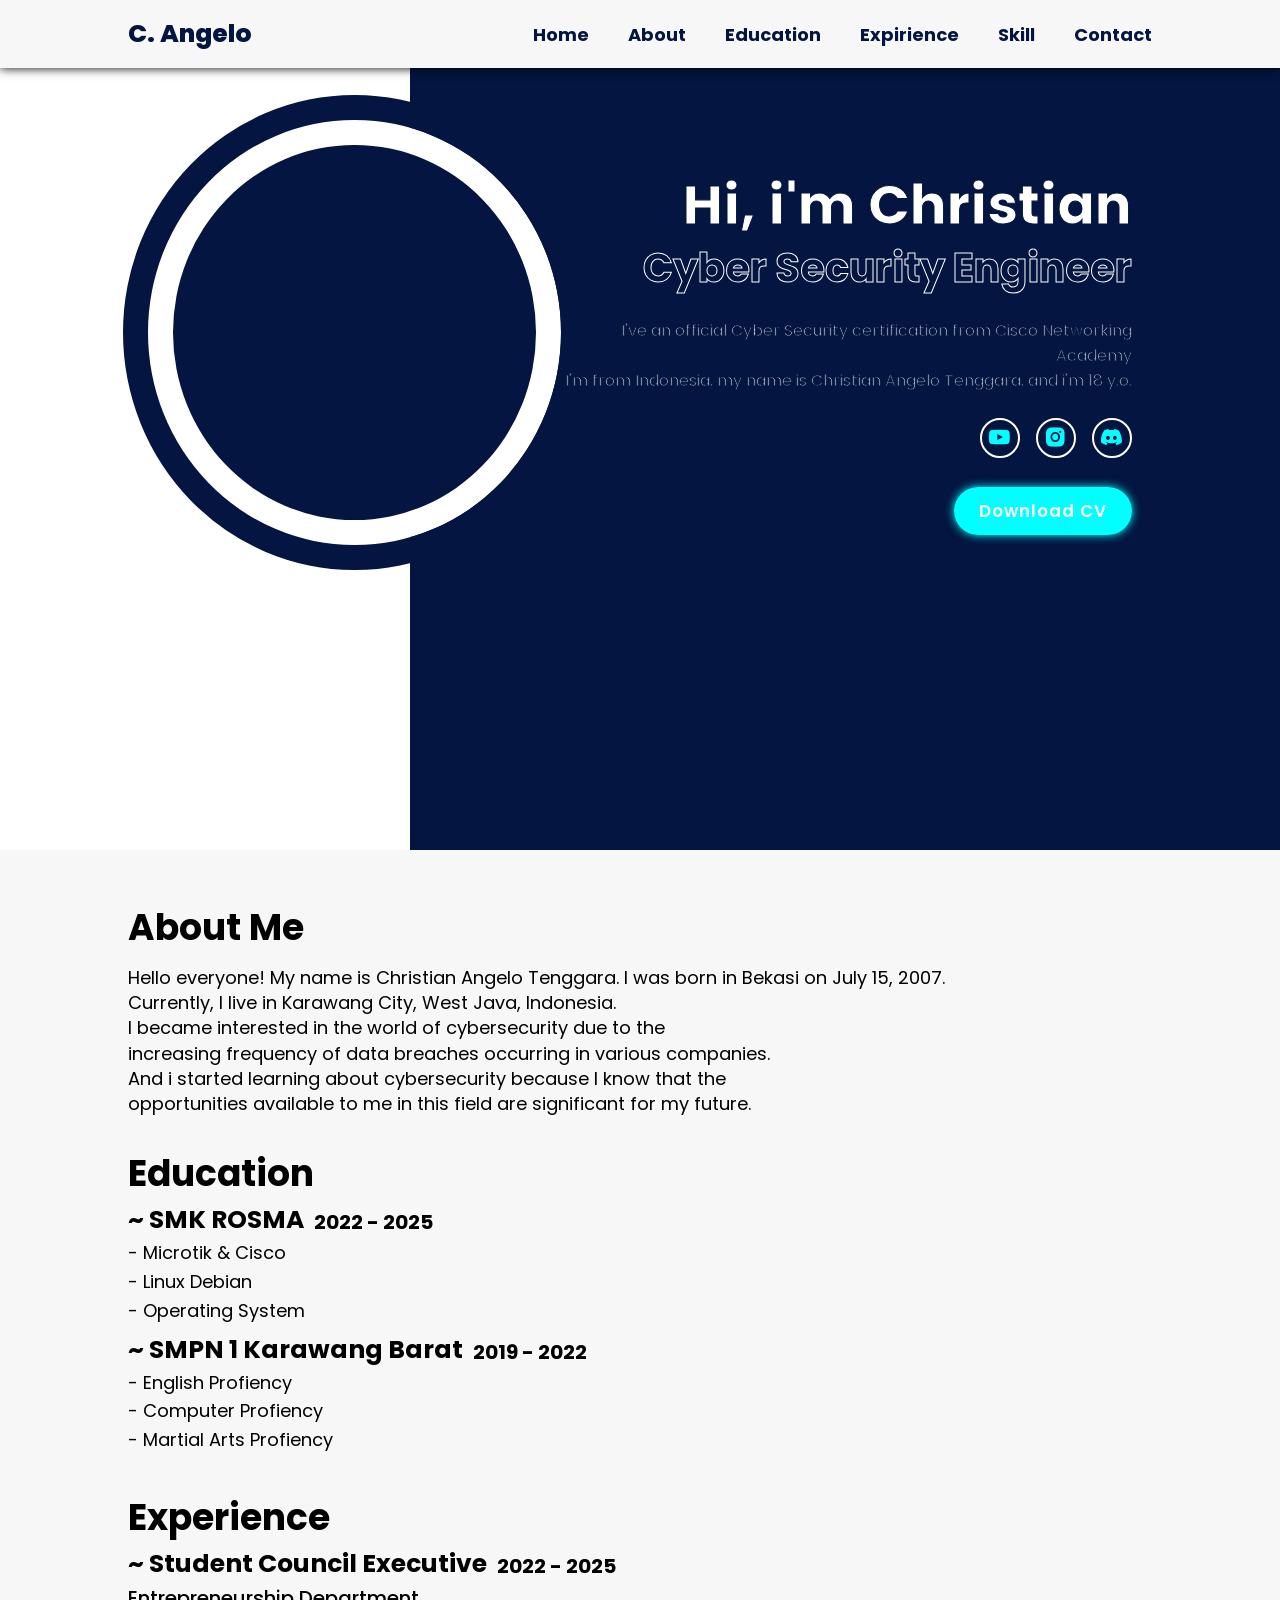
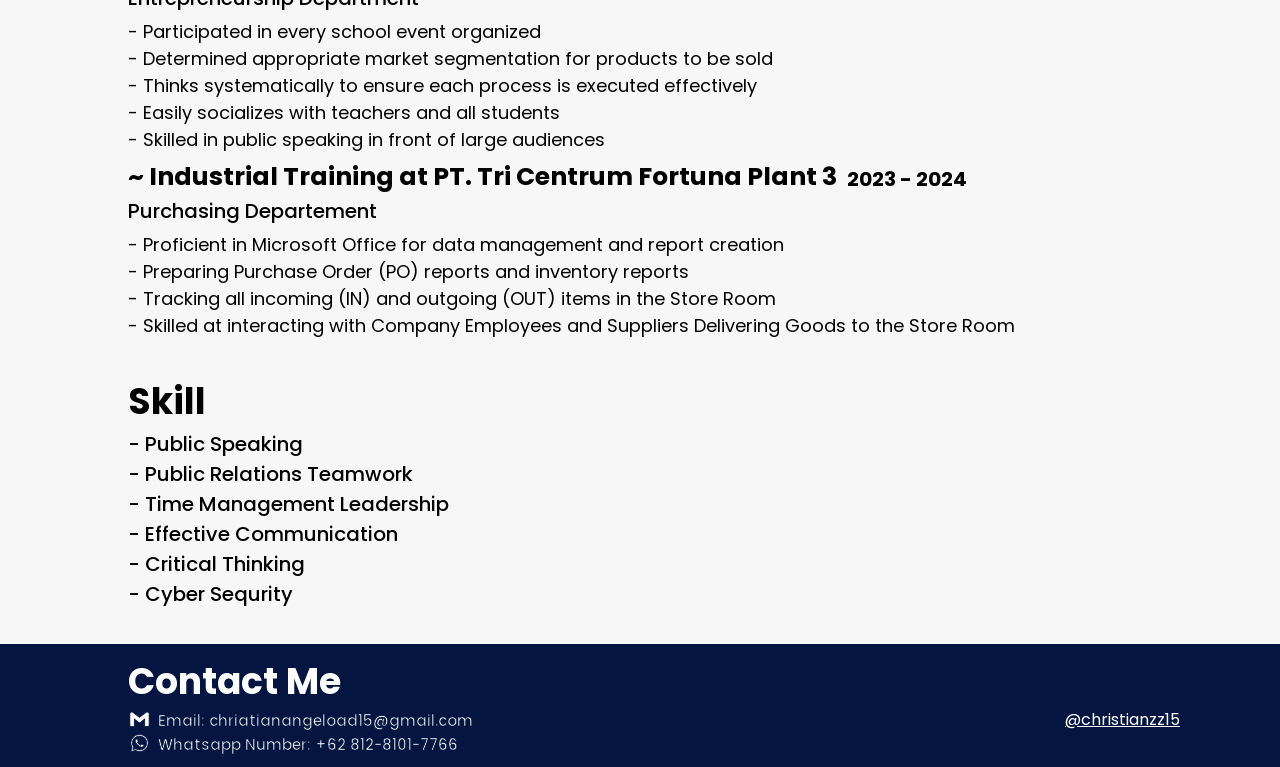
==== index.html @ 02ae2b87 "Rename CV.html to index.html" ====
<!DOCTYPE html>
<html lang="en">

<style>
     
</style>
<head>
    <meta charset="UTF-8">
    <meta http-equiv="X-UA-Compatible" content="IE=edge">
    <meta name="viewport" content="width=device-width, initial-scale=1.0">
    <title>ea CV</title>
    <link rel="stylesheet" href="style.css">
    <link href="https://unpkg.com/boxicons@2.1.4/css/boxicons.min.css" rel="stylesheet">
</head>
<body>
     <header class="header">
        <a href="#" class="logo">C. Angelo</a>

        <nav class="navbar">
            <a href="#" class="">Home</a>
            <a href="#about-cont" class="">About</a>
            <a href="#education-cont" class="">Education</a>
            <a href="#experience-cont" class="">Expirience</a>
            <a href="#skill-cont" class="">Skill</a>
            <a href="#contact-cont" class="">Contact</a>
        </nav>
    </header>

<section class="container">
    <div class="home">
        <div class="home-image">
            <img src="https://github.com/Christianzz15/ChrCV/blob/main/tian.png?raw=true" alt="" class="">
        </div>

            <div class="home-content">
                <h1>Hi, i'm Christian
                    </h1>
                <h3>Cyber Security Engineer</h3>
                <p>I've an official Cyber Security certification from Cisco Networking Academy<br>
                    I'm from Indonesia, my name is Christian Angelo Tenggara, and i'm 18 y.o.
                </p>
                
                <div class="home-sci">
                    <a href="https://www.youtube.com/@christianzz15" target="_blank">
                        <i class="bx bxl-youtube"></i>
                    </a>
                    <a href="https://www.instagram.com/christianzz15/ " target="_blank">
                        <i class="bx bxl-instagram-alt"></i>
                    </a>
                    <a href="https://discord.gg/mznNRYSz" target="_blank">
                        <i class="bx bxl-discord-alt"></i>
                    </a>
                </div>

            <a href="https://drive.google.com/file/d/1wQeEAR1g_79LMdq7qX4fyiTCJJixGPyY/view?usp=sharing" 
            class="btn" target="_blank"
            download="Christian CV">Download CV</a>

            </div>
    </div>
</section>

<section class="About" id="about-cont">
    <div class="about-content">
        <h2>About Me</h2>
        <p style="margin-bottom: -25px">Hello everyone! My name is Christian Angelo Tenggara. 
            I was born in Bekasi on July 15, 2007. <br>
            Currently, I live in Karawang City, West Java, Indonesia. <br>
            I became interested in the world of cybersecurity due to the <br>
            increasing frequency of data breaches occurring in various companies. <br>
            And i started learning about cybersecurity because I know that the <br>
            opportunities available to me in this field are significant for my future.</p>
    </div>
    </section>

<section class="Education" id="education-cont">
    <div class="education-content">
        <h2> Education </h2>
        <div class="education-item">
            <h3>~ SMK ROSMA </h3>
            <h4>2022 - 2025</h4> <br>
        </div>
        <p>
        - Microtik & Cisco <br>
        - Linux Debian <br>
        - Operating System <br></p>
        
        <div class="education-item" style="margin-top: 5px; ">
            <h3>~ SMPN 1 Karawang Barat</h3>
            <h4>2019 - 2022</h4>
        </div>
        <p style="margin-bottom: -25px";>
        - English Profiency <br>
        - Computer Profiency <br>
        - Martial Arts Profiency<br></p>
    </div>
</section>

<section class="Experience" id="experience-cont">
    <div class="experience-content">
        <h2> Experience </h2>
        <div class="experience-item">
            <h3>~ Student Council Executive  </h3>
            <h4>2022 - 2025</h4>
        </div>
        <h5>Entrepreneurship Department</h5>
        <p>- Participated in every school event organized <br>
            - Determined appropriate market segmentation for products to be sold <br>
            - Thinks systematically to ensure each process is executed effectively <br>
            - Easily socializes with teachers and all students <br>
            - Skilled in public speaking in front of large audiences<br></p>
            
            <div class="experience-item" style="margin-top: 5px;">
                <h3>~ Industrial Training at PT. Tri Centrum Fortuna Plant 3</h3>
                <h4>2023 - 2024</h4>
            </div>
        <h5>Purchasing Departement</h5>
        <p> - Proficient in Microsoft Office for data management and report creation<br>
        - Preparing Purchase Order (PO) reports and inventory reports<br>
            - Tracking all incoming (IN) and outgoing (OUT) items in the Store Room<br>
            - Skilled at interacting with Company Employees and Suppliers Delivering Goods to the Store Room</p>
    </div>
</section>

<section class="Skill" id="skill-cont">
    <div class="skill-content">
        <h2> Skill</h2>
        <h5>- Public Speaking<br>
            - Public Relations Teamwork<br>
            - Time Management Leadership<br>
            - Effective Communication<br>
            - Critical Thinking<br>
            - Cyber Sequrity
        </h5>
    </div>

</section>

<section class="Contact" id="contact-cont">
    <div class="contact-content">
        <h2>Contact Me</h2>
        <div class="contact-item">
            <a href="" target="_blank">
                <i class="bx bxl-gmail"></i>
                <h5>Email: chriatianangeload15@gmail.com</h5>
            </a>
        </div>

        <div class="contact-item">
            <a href="" target="_blank">
                <i class="bx bxl-whatsapp" ></i>
                <h5>Whatsapp Number: +62 812-8101-7766</h5>
            </a>
        </div>
    </div>
</section>

<section class="watermark">
    <a target="_blank" href="https://www.instagram.com/christianzz15/">@christianzz15</a>
</section>
</body>

<script>

</script>
</html>
---- style.css ----
@import url('https://fonts.googleapis.com/css2?family=Poppins:ital,wght@0,100;0,200;0,300;0,400;0,500;0,600;0,700;0,800;0,900;1,100;1,200;1,300;1,400;1,500;1,600;1,700;1,800;1,900&display=swap');
html {
    scroll-behavior: smooth;
}

* { 
    margin: 0;
    padding: 0;
    box-sizing: border-box;
    font-family: 'Poppins', sans-serif;
}

.header {
    position: fixed;
    top: 0;
    left: 0;
    width: 100%;
    padding: 15px 10%;
    background: #f7f7f7;
    box-shadow: 0 0 10px black;
    display: flex;
    justify-content: space-between;
    align-items: center;
    z-index: 100;
}

.logo {
    font-size: 25px;
    color: #031540;
    text-decoration: none;
    font-weight: 800;
    user-select: none;
    pointer-events: none;
}

.navbar a {
    font-size: 18px;
    color: #031540;
    text-decoration: none;
    font-weight: 700;
    margin-left: 35px;
    transition: .3s;
}

.navbar a:hover,
.navbar a.active {
    color: cyan;
}

.container {
    min-height: 850px;
    background: linear-gradient(90deg, #fff 32vw, #031540 0);
    width: 100%;
    padding: 120px 10% 60px; /* Padding atas menggantikan margin-top pada .home */
    position: relative;
}
    
.home {
    align-items: center;
    justify-content: center;
    display: flex;
    justify-content: space-between;
    padding: 0 2%;
}
  
.home-image {
    display: flex;
    justify-content: center;
    align-items: center;
    width: 425px;
    height: 425px;
    background: #031540;
    border-radius: 50%;
    border: 25px solid #fff;
    outline: 25px solid #031540;
}

.home-image:active {
    animation: glow 1s;
}

@keyframes glow {
    0% {
        box-shadow: 0 0 15px 35px whitesmoke;
    } 100% {
        box-shadow: none;
    }
}

.home-image img {
    position: relative;
    max-width: 450px;
    border-radius: 50%;
    margin-bottom: 84px;
    cursor: pointer;
}

.home-content {
    max-width: 600px;
    color: white;
    text-align: right;
    margin-top: 30px;
}

.home-content h1 {
    font-size: 55px;
    line-height: 1.2;
    user-select: none;
    pointer-events: none;
    -webkit-text-stroke: 1px #031540;
}

.home-content h3 {
    font-size: 40px;
    color: transparent;
    -webkit-text-stroke: 1px #fff;
    user-select: none;
    pointer-events: none;
    background-image: linear-gradient(cyan, cyan);
    background-repeat: no-repeat;
    -webkit-background-clip: text;
    background-position: -500px 0;
    animation: animatetext 6s linear infinite;
}

@keyframes animatetext {

    0%,
    95%,
    100% {
        background-position: -500px 0;
    }

    65%, 85% {
        background-position: 0 0;
    }
}

.home-content p {
    font-size: 16px ;
    margin-top: 20px;
    -webkit-text-stroke: 1px #031540;
}
.home-sci {
    margin: 25px 0 40px;
}
.home-sci a {
    display: inline-flex;
    justify-content: center;
    align-items: center;
    width: 40px;
    height: 40px;
    background-color: transparent;
    border: 2px solid #fff;
    border-radius: 50%;
    text-decoration: none;
    font-size: 25px;
    color: cyan;
    margin-left: 12px;
    transition: .3s;
}

.home-sci a:hover {
    background: cyan;
    color: #fff;
    border-color: #fff;
    box-shadow: 0 0 10px #fff;
}

.btn {
    padding: 12px 25px;
    background: cyan;
    border-radius: 40px;
    font-size: 17px;
    transition: .3s;
    color: #fff;
    text-decoration: none;
    font-weight: 600;
    letter-spacing: 1px;
    box-shadow: 0 0 10px cyan;
}

.btn:hover {
    box-shadow: none;
}

.About {
    padding: 50px 10%; /* Tambahkan padding atas/bawah agar memiliki ruang */
    background-color: #f7f7f7; /* Warna latar belakang yang berbeda untuk bagian About */
}

.about-content h2 {
    font-size: 36px;
    margin-bottom: 10px;
    display: inline-block;
    position: relative;
    user-select: none;
}

.about-content h2::after {
    content: "";
    position: absolute;
    left: 0;
    bottom: -1px; /* Sesuaikan jarak garis dari teks */
    width: 0;
    height: 2px; /* Ketebalan garis */
    background-color: black; /* Warna garis */
    transition: width 0.3s ease-in-out;
}

.about-content h2:hover::after {
    width: 100%;
}

.about-content p {
    font-size: 18px;
    line-height: 1.4;
}

.Education {
    padding: 5px 10%;
    background-color: #f7f7f7;

}

.education-content h2 {
    font-size: 36px;
    display: inline-block;
    position: relative;
    user-select: none;
}


.education-content h2::after {
    content: "";
    position: absolute;
    left: 0;
    bottom: -1px; /* Sesuaikan jarak garis dari teks */
    width: 0;
    height: 2px; /* Ketebalan garis */
    background-color: black; /* Warna garis */
    transition: width 0.3s ease-in-out;
}

.education-content h2:hover::after {
    width: 100%;
}

.education-item {
    display: flex;
    align-items: flex-start; /* Menyelaraskan h3 dan h4 di bagian atas */
}

.education-content h3 {
    font-size: 25px;
    margin-right: 10px;
    
}

.education-content h4 {
    margin-top: 6px;
    font-size: 20px; /* Atur ukuran font jika perlu */
}

.education-content p {
    font-size: 18px;
    line-height: 1.6;
    
}

.Experience {
    padding: 5px 10%;
    background-color: #f7f7f7;
}

.experience-item {
    display: flex;
    align-items: flex-start; /* Menyelaraskan h3 dan h4 di bagian atas */

}

.experience-content h2 {
    font-size: 36px;
    margin-top: 50px;
    display: inline-block;
    position: relative;
    user-select: none;
}

.experience-content h2::after {
    content: "";
    position: absolute;
    left: 0;
    bottom: -1.5px; /* Sesuaikan jarak garis dari teks */
    width: 0;
    height: 2px; /* Ketebalan garis */
    background-color: black; /* Warna garis */
    transition: width 0.3s ease-in-out;
}

.experience-content h2:hover::after {
    width: 100%;
}


.experience-content h3 {
    font-size: 25px;
    
    margin-right: 10px; /* Jarak antara h3 dan h4 */
}

.experience-content h4 {
    margin-top: 6px;
    font-size: 20px; /* Atur ukuran font jika perlu */
}

.experience-content h5 {
    font-weight: 500;
    font-size: 20px;
}

.experience-content p {
    font-size: 18px;
    margin-top: 5px;
}

.Skill {
    padding: 5px 10%;
    background-color: #f7f7f7;
}

.skill-content h2 {
    font-size: 36px;
    margin-top: 25px;
    display: inline-block;
    position: relative;
    user-select: none;
}

.skill-content h2::after {
    content: "";
    position: absolute;
    left: 0;
    bottom: -1px; /* Sesuaikan jarak garis dari teks */
    width: 0;
    height: 2px; /* Ketebalan garis */
    background-color: black; /* Warna garis */
    transition: width 0.3s ease-in-out;
    
}

.skill-content h2:hover::after {
    width: 100%;
}


.skill-content h5 {
    font-weight: 500;
    font-size: 20px;
    margin-bottom: 30px;
}

.Contact {
    padding: 5px 10%;
    background-color: #031540;
}

.contact-content h2 {
    user-select: none;
    color: #fff;
    font-size: 36px;
    margin-top: 5px;
    margin-bottom: 5px;
}

.contact-item {
    display: flex;
    align-items: flex-start;
    color: #fff;
}

.contact-item a {
    font-size: 23px;
    color: white;
    text-decoration: none;
    font-weight: 700;
    -webkit-text-stroke: .7px #031540;
    border-radius: 50%;
    margin-top: -10px;
}

.contact-item h5 {
    font-weight: 500;
    font-size: 15px;
    float: right;
    margin-left: 7px;
    margin-top: 5px;
}

.watermark a {
    float: right;
    margin-right: 100px;
    margin-top: -60px;
    transition: color .3s ease;
    user-select: none;
    color: #fff; 
}

.watermark a:hover {
    color: cyan;
}
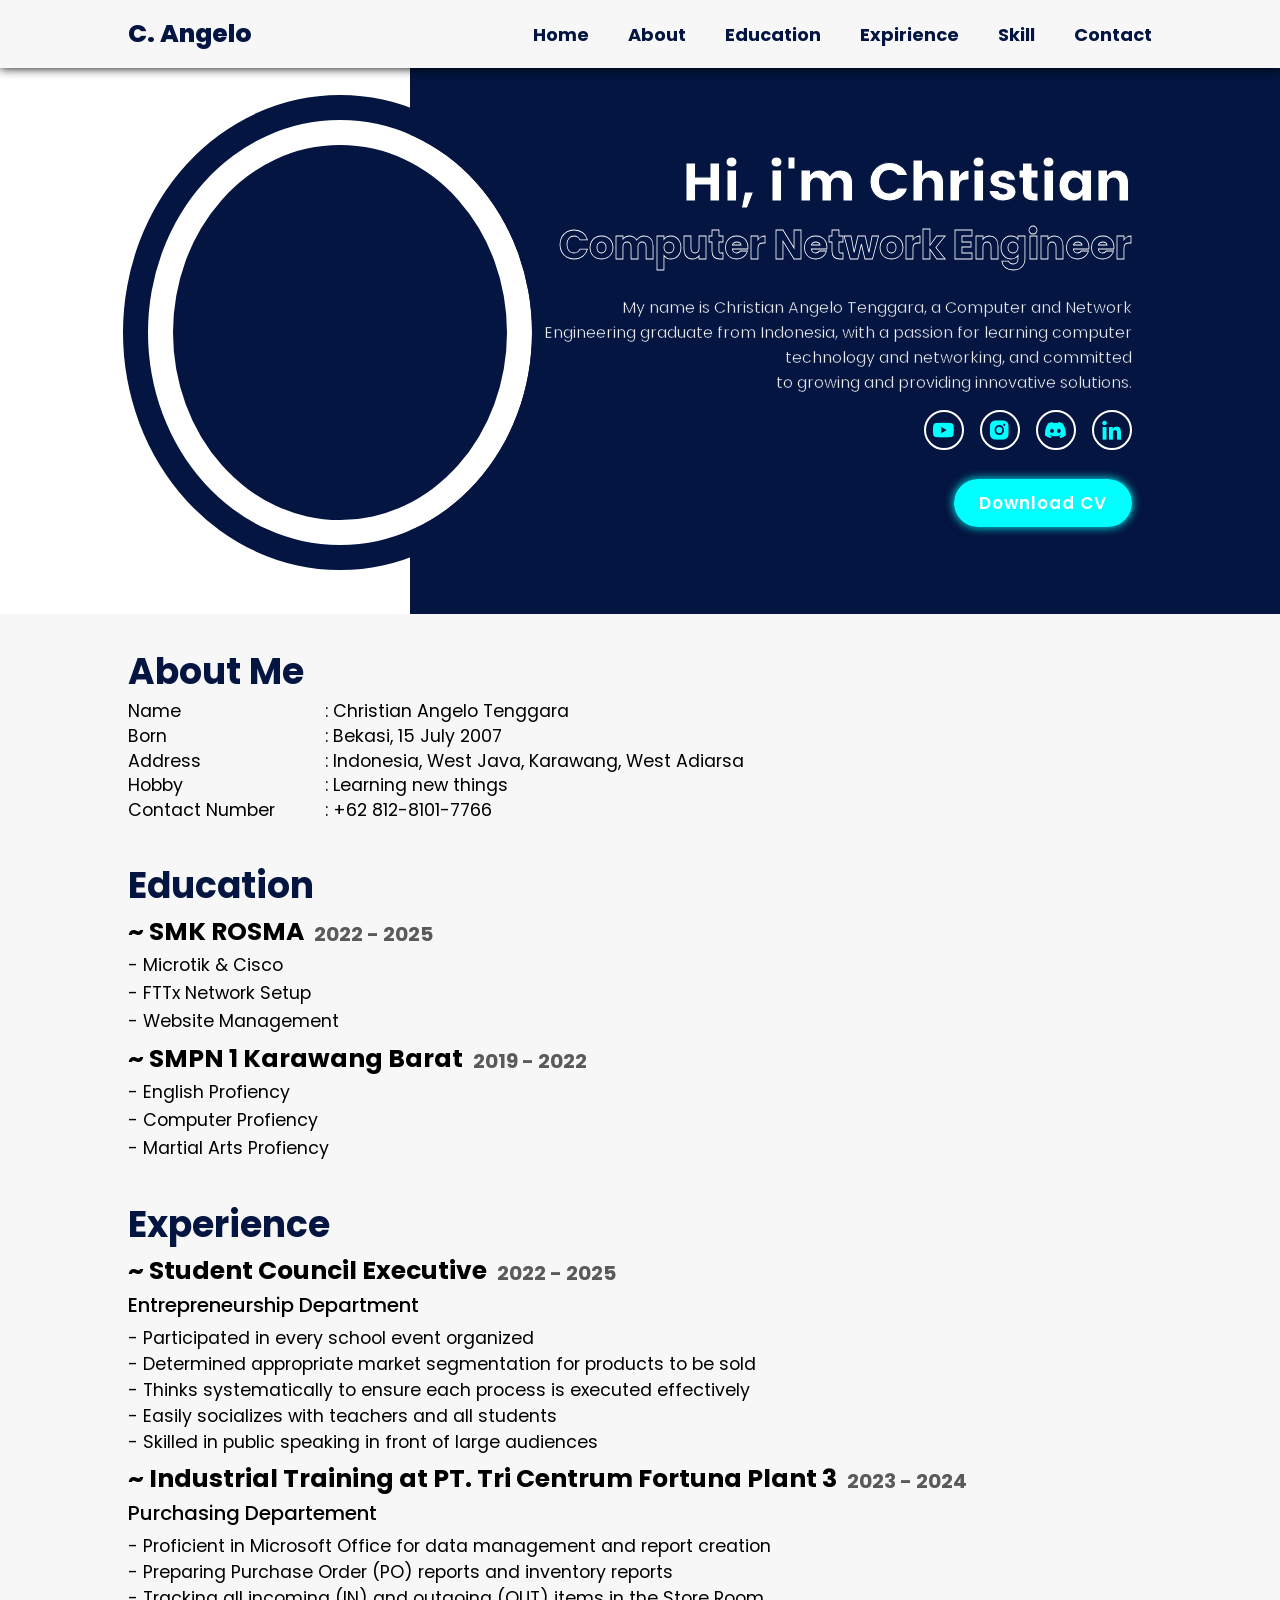
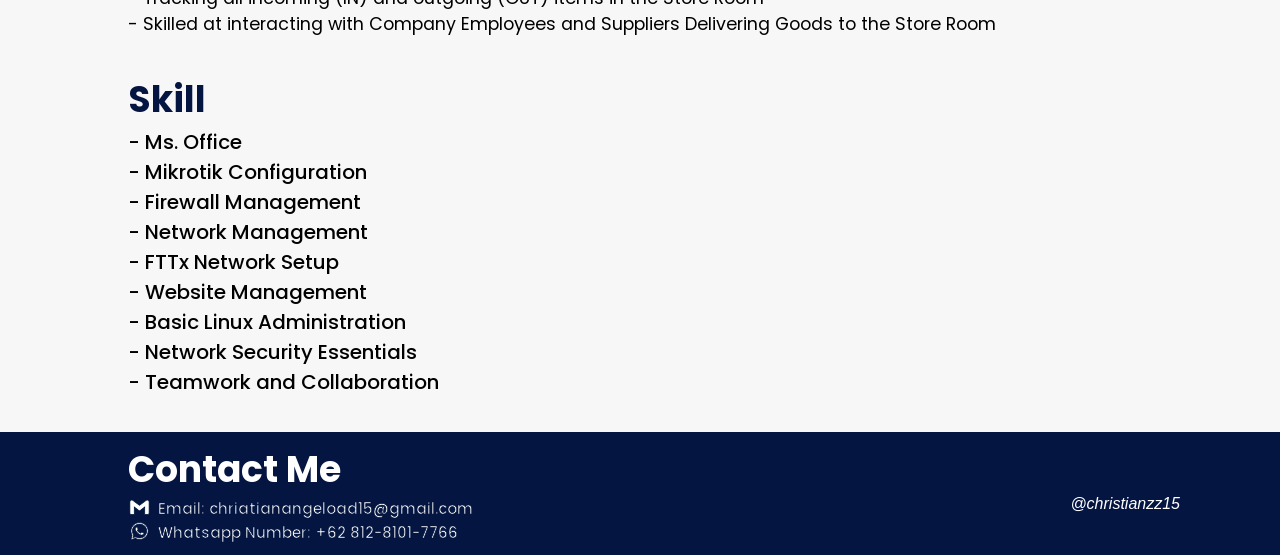
==== commit b9840b21: "Update index.html" ====
--- a/index.html
+++ b/index.html
@@ -8,9 +8,10 @@
     <meta charset="UTF-8">
     <meta http-equiv="X-UA-Compatible" content="IE=edge">
     <meta name="viewport" content="width=device-width, initial-scale=1.0">
-    <title>ea CV</title>
+    <title>ChrCV</title>
     <link rel="stylesheet" href="style.css">
     <link href="https://unpkg.com/boxicons@2.1.4/css/boxicons.min.css" rel="stylesheet">
+    <link rel="icon" href="https://raw.githubusercontent.com/Christianzz15/ChrCV/refs/heads/main/ChrLogo.png" type="png">
 </head>
 <body>
      <header class="header">
@@ -35,9 +36,10 @@
             <div class="home-content">
                 <h1>Hi, i'm Christian
                     </h1>
-                <h3>Cyber Security Engineer</h3>
-                <p>I've an official Cyber Security certification from Cisco Networking Academy<br>
-                    I'm from Indonesia, my name is Christian Angelo Tenggara, and i'm 18 y.o.
+                <h3>Computer Network Engineer</h3>
+                <p>My name is Christian Angelo Tenggara, a Computer and Network Engineering graduate from Indonesia, 
+                    with a passion for learning computer technology and networking,
+                    and committed <br> to growing and providing innovative solutions.
                 </p>
                 
                 <div class="home-sci">
@@ -49,6 +51,9 @@
                     </a>
                     <a href="https://discord.gg/mznNRYSz" target="_blank">
                         <i class="bx bxl-discord-alt"></i>
+                    </a>
+                    <a href="https://linkedin.com/">
+                        <i class="bx bxl-linkedin"></i>
                     </a>
                 </div>
 
@@ -63,13 +68,28 @@
 <section class="About" id="about-cont">
     <div class="about-content">
         <h2>About Me</h2>
-        <p style="margin-bottom: -25px">Hello everyone! My name is Christian Angelo Tenggara. 
+        <div class="about-item">
+            <p style="margin-bottom: -25px">
+                Name <br>
+                Born <br>
+                Address <br>
+                Hobby <br>
+                Contact Number</p>
+            <!-- Hello everyone! My name is Christian Angelo Tenggara. 
             I was born in Bekasi on July 15, 2007. <br>
             Currently, I live in Karawang City, West Java, Indonesia. <br>
             I became interested in the world of cybersecurity due to the <br>
             increasing frequency of data breaches occurring in various companies. <br>
             And i started learning about cybersecurity because I know that the <br>
-            opportunities available to me in this field are significant for my future.</p>
+            opportunities available to me in this field are significant for my future.</p>  -->
+            <p style="margin-left: 50px;">
+            : Christian Angelo Tenggara <br>
+            : Bekasi, 15 July 2007 <br>
+            : Indonesia, West Java, Karawang, West Adiarsa <br>
+            : Learning new things <br>
+            : +62 812-8101-7766
+            </p>
+        </div>
     </div>
     </section>
 
@@ -82,8 +102,8 @@
         </div>
         <p>
         - Microtik & Cisco <br>
-        - Linux Debian <br>
-        - Operating System <br></p>
+        - FTTx Network Setup<br>
+        - Website Management<br></p>
         
         <div class="education-item" style="margin-top: 5px; ">
             <h3>~ SMPN 1 Karawang Barat</h3>
@@ -125,12 +145,15 @@
 <section class="Skill" id="skill-cont">
     <div class="skill-content">
         <h2> Skill</h2>
-        <h5>- Public Speaking<br>
-            - Public Relations Teamwork<br>
-            - Time Management Leadership<br>
-            - Effective Communication<br>
-            - Critical Thinking<br>
-            - Cyber Sequrity
+        <h5>- Ms. Office<br>
+            - Mikrotik Configuration <br>
+            - Firewall Management<br>
+            - Network Management<br>
+            - FTTx Network Setup<br>
+            - Website Management<br>
+            - Basic Linux Administration<br>
+            - Network Security Essentials<br>
+            - Teamwork and Collaboration<br>
         </h5>
     </div>
 
@@ -156,7 +179,7 @@
 </section>
 
 <section class="watermark">
-    <a target="_blank" href="https://www.instagram.com/christianzz15/">@christianzz15</a>
+    <i target="_blank" href="https://www.instagram.com/christianzz15/">@christianzz15</i>
 </section>
 </body>
 
--- a/style.css
+++ b/style.css
@@ -1,6 +1,7 @@
 @import url('https://fonts.googleapis.com/css2?family=Poppins:ital,wght@0,100;0,200;0,300;0,400;0,500;0,600;0,700;0,800;0,900;1,100;1,200;1,300;1,400;1,500;1,600;1,700;1,800;1,900&display=swap');
 html {
     scroll-behavior: smooth;
+    background: #f7f7f7;
 }
 
 * { 
@@ -48,10 +49,10 @@
 }
 
 .container {
-    min-height: 850px;
+    min-height: 48vw;
     background: linear-gradient(90deg, #fff 32vw, #031540 0);
     width: 100%;
-    padding: 120px 10% 60px; /* Padding atas menggantikan margin-top pada .home */
+    padding: 120px 10% 60px;
     position: relative;
 }
     
@@ -73,10 +74,11 @@
     border-radius: 50%;
     border: 25px solid #fff;
     outline: 25px solid #031540;
-}
-
-.home-image:active {
-    animation: glow 1s;
+    transition: .3s ;
+}
+
+.home-image:hover {
+    box-shadow: 0 0 15px 35px #fff;
 }
 
 @keyframes glow {
@@ -93,13 +95,14 @@
     border-radius: 50%;
     margin-bottom: 84px;
     cursor: pointer;
+    
 }
 
 .home-content {
     max-width: 600px;
     color: white;
     text-align: right;
-    margin-top: 30px;
+    margin-top: px;
 }
 
 .home-content h1 {
@@ -113,13 +116,13 @@
 .home-content h3 {
     font-size: 40px;
     color: transparent;
-    -webkit-text-stroke: 1px #fff;
+    -webkit-text-stroke: .8px #fff;
     user-select: none;
     pointer-events: none;
     background-image: linear-gradient(cyan, cyan);
     background-repeat: no-repeat;
     -webkit-background-clip: text;
-    background-position: -500px 0;
+    background-position: -700px 0;
     animation: animatetext 6s linear infinite;
 }
 
@@ -128,7 +131,7 @@
     0%,
     95%,
     100% {
-        background-position: -500px 0;
+        background-position: -650px 0;
     }
 
     65%, 85% {
@@ -139,10 +142,10 @@
 .home-content p {
     font-size: 16px ;
     margin-top: 20px;
-    -webkit-text-stroke: 1px #031540;
+    -webkit-text-stroke: .5px #031540;
 }
 .home-sci {
-    margin: 25px 0 40px;
+    margin: 15px 0 40px;
 }
 .home-sci a {
     display: inline-flex;
@@ -185,26 +188,29 @@
 }
 
 .About {
-    padding: 50px 10%; /* Tambahkan padding atas/bawah agar memiliki ruang */
+    padding: 30px 10%; /* Tambahkan padding atas/bawah agar memiliki ruang */
     background-color: #f7f7f7; /* Warna latar belakang yang berbeda untuk bagian About */
+    width: 100vw;
+
 }
 
 .about-content h2 {
     font-size: 36px;
-    margin-bottom: 10px;
+    margin-bottom: 0px;
     display: inline-block;
     position: relative;
     user-select: none;
+    color:#031540;
 }
 
 .about-content h2::after {
     content: "";
     position: absolute;
     left: 0;
-    bottom: -1px; /* Sesuaikan jarak garis dari teks */
+    bottom: -1px;
     width: 0;
-    height: 2px; /* Ketebalan garis */
-    background-color: black; /* Warna garis */
+    height: 2px;
+    background-color:#031540;
     transition: width 0.3s ease-in-out;
 }
 
@@ -212,15 +218,21 @@
     width: 100%;
 }
 
+.about-item {
+    display: flex;
+    align-items: flex-start;
+}
+
 .about-content p {
-    font-size: 18px;
+    font-size: 110%;
     line-height: 1.4;
+    
 }
 
 .Education {
     padding: 5px 10%;
     background-color: #f7f7f7;
-
+    width: 100vw;
 }
 
 .education-content h2 {
@@ -228,6 +240,7 @@
     display: inline-block;
     position: relative;
     user-select: none;
+    color:#031540;
 }
 
 
@@ -238,7 +251,7 @@
     bottom: -1px; /* Sesuaikan jarak garis dari teks */
     width: 0;
     height: 2px; /* Ketebalan garis */
-    background-color: black; /* Warna garis */
+    background-color:#031540;; /* Warna garis */
     transition: width 0.3s ease-in-out;
 }
 
@@ -260,10 +273,11 @@
 .education-content h4 {
     margin-top: 6px;
     font-size: 20px; /* Atur ukuran font jika perlu */
+    color: #5A5A5A;
 }
 
 .education-content p {
-    font-size: 18px;
+    font-size: 110%;
     line-height: 1.6;
     
 }
@@ -271,12 +285,12 @@
 .Experience {
     padding: 5px 10%;
     background-color: #f7f7f7;
+    width: 100vw;
 }
 
 .experience-item {
     display: flex;
-    align-items: flex-start; /* Menyelaraskan h3 dan h4 di bagian atas */
-
+    align-items: flex-start; /* Menyelaraskan h3 dan h4 di bagian atas */ 
 }
 
 .experience-content h2 {
@@ -285,6 +299,7 @@
     display: inline-block;
     position: relative;
     user-select: none;
+    color:#031540;
 }
 
 .experience-content h2::after {
@@ -294,7 +309,7 @@
     bottom: -1.5px; /* Sesuaikan jarak garis dari teks */
     width: 0;
     height: 2px; /* Ketebalan garis */
-    background-color: black; /* Warna garis */
+    background-color:#031540;
     transition: width 0.3s ease-in-out;
 }
 
@@ -311,7 +326,8 @@
 
 .experience-content h4 {
     margin-top: 6px;
-    font-size: 20px; /* Atur ukuran font jika perlu */
+    font-size: 20px;
+    color: #5A5A5A;
 }
 
 .experience-content h5 {
@@ -320,13 +336,14 @@
 }
 
 .experience-content p {
-    font-size: 18px;
+    font-size: 110%;
     margin-top: 5px;
 }
 
 .Skill {
     padding: 5px 10%;
     background-color: #f7f7f7;
+    width: 100vw;
 }
 
 .skill-content h2 {
@@ -335,6 +352,7 @@
     display: inline-block;
     position: relative;
     user-select: none;
+    color: #031540;
 }
 
 .skill-content h2::after {
@@ -344,7 +362,7 @@
     bottom: -1px; /* Sesuaikan jarak garis dari teks */
     width: 0;
     height: 2px; /* Ketebalan garis */
-    background-color: black; /* Warna garis */
+    background-color:#031540; /* Warna garis */
     transition: width 0.3s ease-in-out;
     
 }
@@ -363,6 +381,7 @@
 .Contact {
     padding: 5px 10%;
     background-color: #031540;
+    width: 100vw;
 }
 
 .contact-content h2 {
@@ -397,15 +416,16 @@
     margin-top: 5px;
 }
 
-.watermark a {
+.watermark i {
     float: right;
     margin-right: 100px;
     margin-top: -60px;
-    transition: color .3s ease;
-    user-select: none;
-    color: #fff; 
-}
-
-.watermark a:hover {
+    transition: color .3s ease; /* Memastikan hanya warna yang diubah secara halus */
+    user-select: none;
+    color: #fff; /* Pastikan kontras warna cukup */
+}
+
+.watermark i:hover {
     color: cyan;
-}
+    text-shadow: 0 0 10px #fff;
+}
